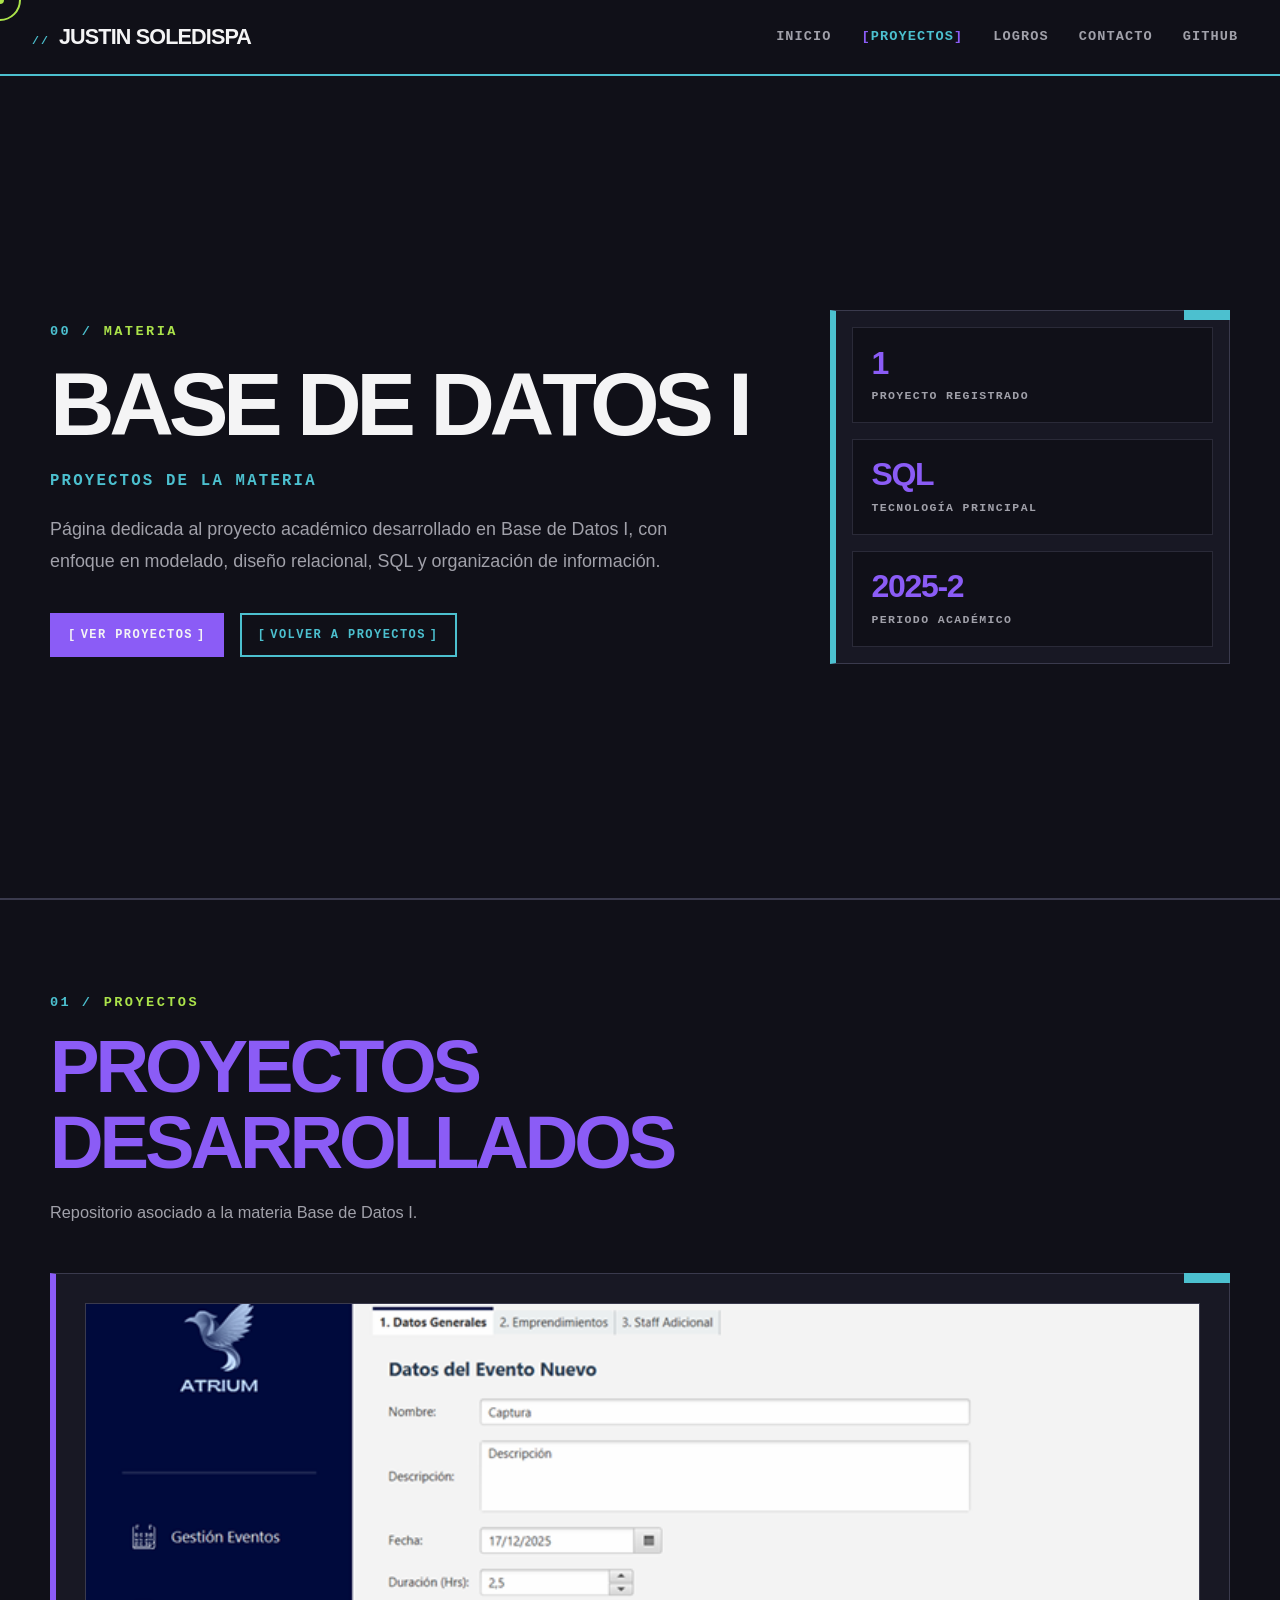
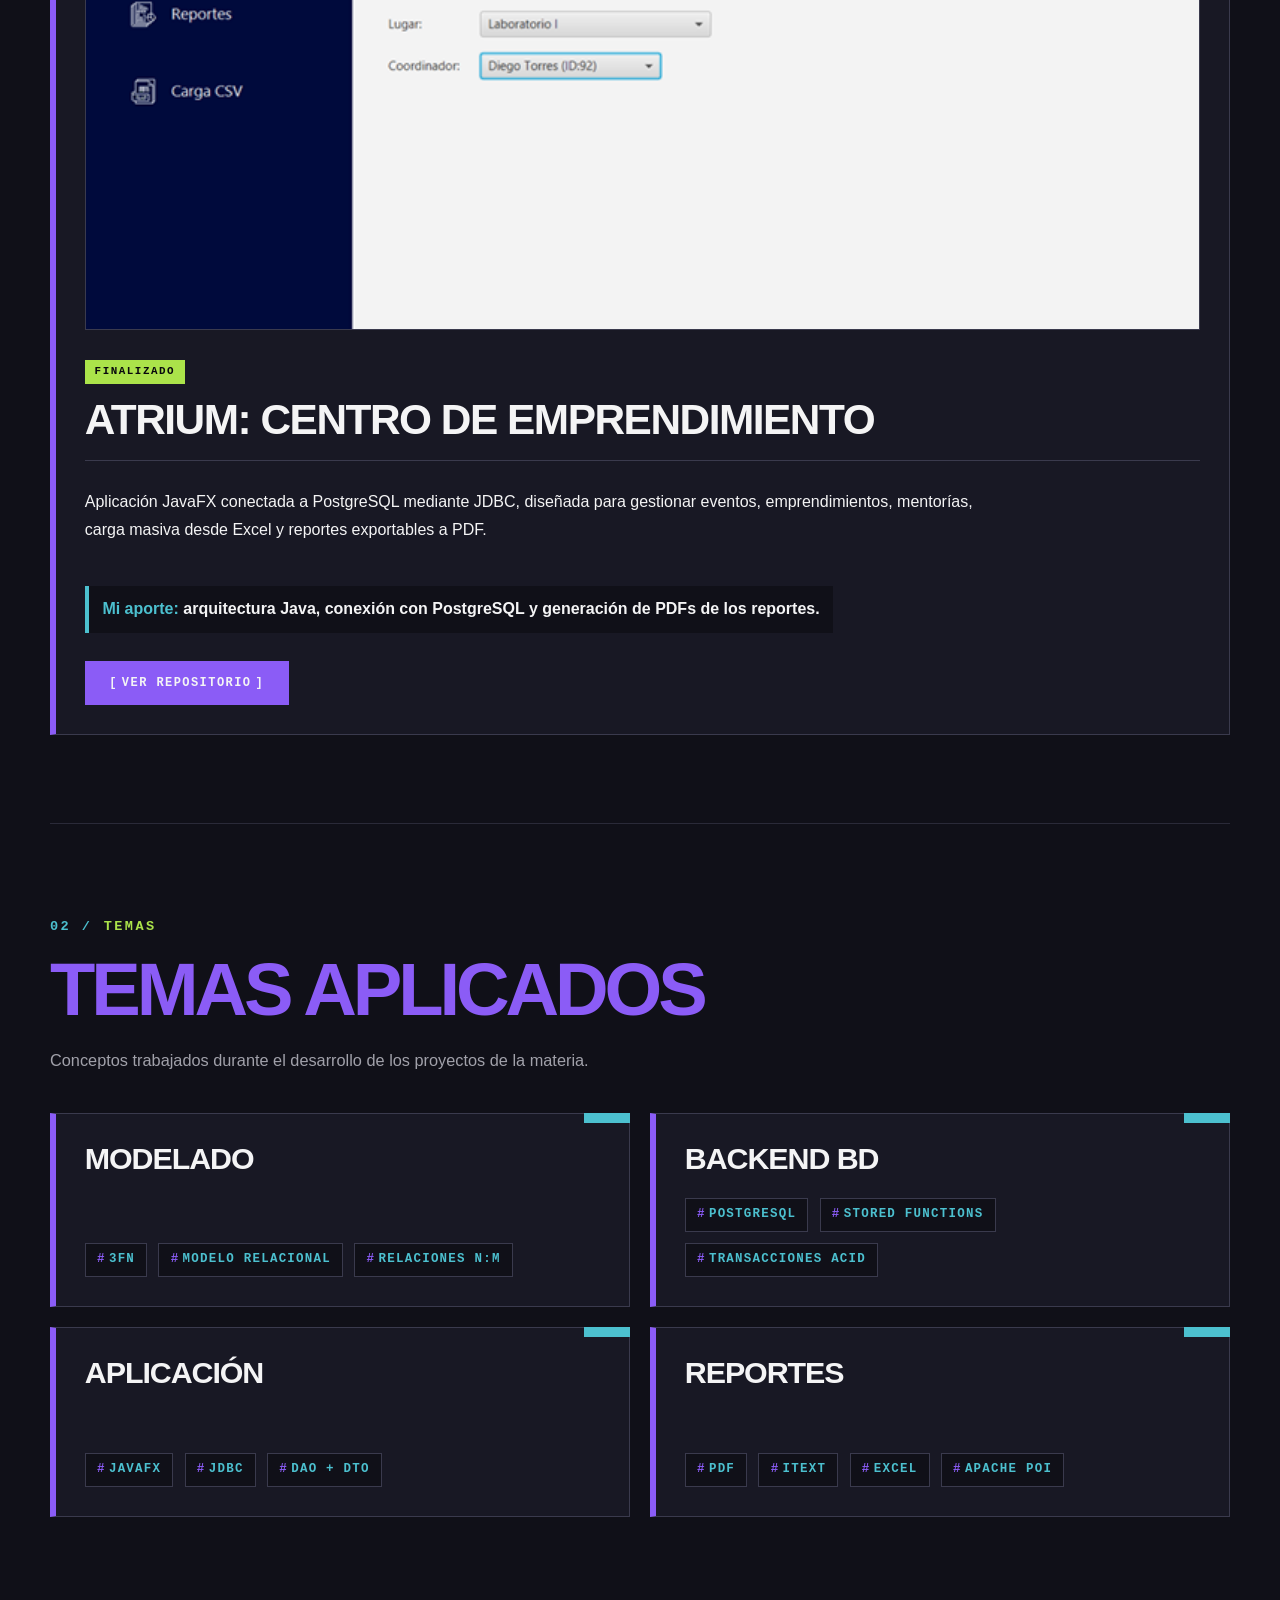
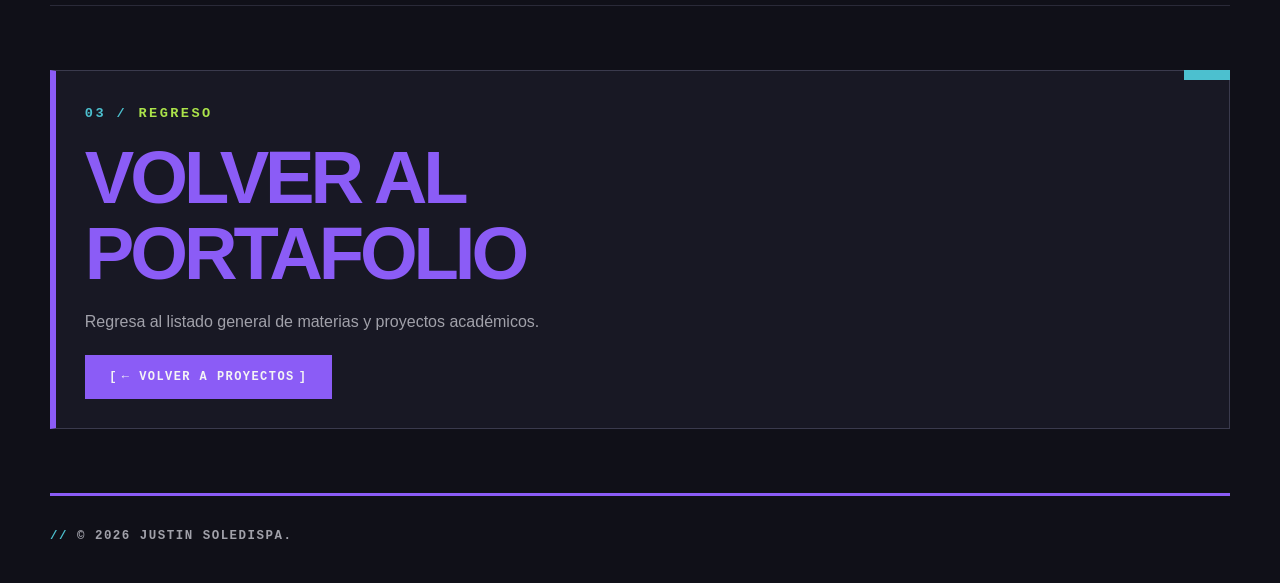
==== 2025-2-base-de-datos-i/index.html @ 66a8beec "Commit de Version de Entrega de Portafolio" ====
<!DOCTYPE html>
<html lang="es">
<head>
  <meta charset="UTF-8">
  <meta name="viewport" content="width=device-width, initial-scale=1.0">
  <meta name="description" content="Proyectos académicos de Base de Datos I de Justin Soledispa.">
  <title>Base de Datos I | Justin Soledispa</title>

  <link rel="stylesheet" href="../style.css">
  <link rel="stylesheet" href="./base-datos-i.css">
  <link rel="icon" type="image/png" href="/favicon.png">
</head>
<body>
  <nav class="navbar" aria-label="Navegación principal">
    <a class="navbar-logo" href="../index.html">Justin Soledispa</a>

    <div class="navbar-links">
      <a href="../index.html">Inicio</a>
      <a class="activo" href="../proyectos.html">Proyectos</a>
      <a href="../logros.html">Logros</a>
      <a href="../index.html#contacto">Contacto</a>
      <a href="https://github.com/justinsoledispa" target="_blank" rel="noopener noreferrer">GitHub</a>
    </div>
  </nav>

  <header id="inicio" class="hero hero-materia">
    <div class="hero-layout">
      <div class="hero-contenido">
        <span class="hero-etiqueta" data-num="00">MATERIA</span>

        <h1>Base de Datos I</h1>

        <p class="hero-subtitulo">Proyectos de la materia</p>

        <p class="hero-descripcion">
          Página dedicada al proyecto académico desarrollado en Base de Datos I, con enfoque en modelado, diseño relacional, SQL y organización de información.
        </p>

        <div class="hero-acciones">
          <a class="boton-ver-proyectos" href="#proyectos">Ver proyectos</a>
          <a class="boton-secundario" href="../proyectos.html">Volver a proyectos</a>
        </div>
      </div>

      <aside class="panel-info panel-resumen" aria-label="Resumen de Base de Datos I">
        <div class="resumen-item">
          <span class="resumen-numero">1</span>
          <span class="resumen-texto">proyecto registrado</span>
        </div>

        <div class="resumen-item">
          <span class="resumen-numero">SQL</span>
          <span class="resumen-texto">tecnología principal</span>
        </div>

        <div class="resumen-item">
          <span class="resumen-numero">2025-2</span>
          <span class="resumen-texto">periodo académico</span>
        </div>
      </aside>
    </div>
  </header>

  <main>
    <section id="proyectos" class="seccion-proyectos seccion-amplia" aria-labelledby="titulo-proyectos">
      <div class="encabezado-seccion">
        <span class="etiqueta-seccion" data-num="01">PROYECTOS</span>
        <h2 id="titulo-proyectos">Proyectos desarrollados</h2>
        <p>
          Repositorio asociado a la materia Base de Datos I.
        </p>
      </div>

      <div class="grid-materias grid-proyectos">
        <article class="tarjeta-materia tarjeta-proyecto">
          <img class="thumbnail-proyecto" src="../img/proyectos/atrium/thumbnail.png" alt="Vista previa de ATRIUM">
          <div class="materia-header">
            <span class="badge badge-finalizado">Finalizado</span>
            <h3>ATRIUM: Centro de Emprendimiento</h3>
          </div>

          <p>
            Aplicación JavaFX conectada a PostgreSQL mediante JDBC, diseñada para gestionar eventos, emprendimientos, mentorías, carga masiva desde Excel y reportes exportables a PDF.
          </p>

          <div class="aporte-proyecto">
            <strong>Mi aporte:</strong> arquitectura Java, conexión con PostgreSQL y generación de PDFs de los reportes.
          </div>

          <a 
            class="boton-ver-proyectos" 
            href="https://github.com/juandifrost17/proyecto_bd1_atrium" 
            target="_blank" 
            rel="noopener noreferrer">
            Ver repositorio
          </a>
        </article>
      </div>
    </section>

    <section id="temas" class="seccion-info seccion-amplia" aria-labelledby="titulo-temas">
      <div class="encabezado-seccion">
        <span class="etiqueta-seccion" data-num="02">TEMAS</span>
        <h2 id="titulo-temas">Temas aplicados</h2>
        <p>
          Conceptos trabajados durante el desarrollo de los proyectos de la materia.
        </p>
      </div>

      <div class="grid-tecnologias">
        <article class="panel-info tarjeta-tecnologia">
          <h3>Modelado</h3>
          <ul class="lista-tecnologias">
            <li>3FN</li>
            <li>Modelo relacional</li>
            <li>Relaciones N:M</li>
          </ul>
        </article>

        <article class="panel-info tarjeta-tecnologia">
  <h3>Backend BD</h3>
  <ul class="lista-tecnologias">
    <li>PostgreSQL</li>
    <li>Stored functions</li>
    <li>Transacciones ACID</li>
  </ul>
</article>

        <article class="panel-info tarjeta-tecnologia">
  <h3>Aplicación</h3>
  <ul class="lista-tecnologias">
    <li>JavaFX</li>
    <li>JDBC</li>
    <li>DAO + DTO</li>
  </ul>
</article>

<article class="panel-info tarjeta-tecnologia">
  <h3>Reportes</h3>
  <ul class="lista-tecnologias">
    <li>PDF</li>
    <li>iText</li>
    <li>Excel</li>
    <li>Apache POI</li>
  </ul>
</article>

      </div>
    </section>

    <section class="seccion-info seccion-volver" aria-label="Volver al portafolio">
      <div class="panel-info panel-contacto">
        <span class="etiqueta-seccion" data-num="03">REGRESO</span>
        <h2>Volver al portafolio</h2>
        <p>
          Regresa al listado general de materias y proyectos académicos.
        </p>

        <a class="boton-contacto" href="../proyectos.html">← Volver a proyectos</a>
      </div>
    </section>
  </main>

  <footer>
    <p>© 2026 Justin Soledispa.</p>
  </footer>

  <script src="../script.js"></script>
</body>
</html>
---- style.css ----
@import url("./css/00-variables-base.css");
@import url("./css/01-navbar.css");
@import url("./css/02-hero.css");
@import url("./css/03-layout-general.css");
@import url("./css/04-paneles.css");
@import url("./css/05-botones.css");
@import url("./css/06-materias-proyectos.css");
@import url("./css/07-tecnologias.css");
@import url("./css/08-certificaciones.css");
@import url("./css/09-hackatones.css");
@import url("./css/10-contacto.css");
@import url("./css/11-footer.css");
@import url("./css/12-animaciones-js.css");
@import url("./css/13-accesibilidad.css");
@import url("./css/14-responsive-tablet.css");
@import url("./css/15-responsive-mobile.css");
@import url("./css/16-ajustes-index.css");
@import url("./css/17-cursor.css");
---- 2025-2-base-de-datos-i/base-datos-i.css ----
/* =========================================================
   1. HERO DE MATERIA
   ========================================================= */

.hero-materia .hero-layout {
  grid-template-columns: minmax(0, 720px) minmax(300px, 400px);
}

.hero-materia .hero-contenido,
.hero-materia h1 {
  max-width: 760px;
}

.hero-materia .panel-resumen .resumen-numero {
  font-size: clamp(1.5rem, 3vw, 2rem);
}

.hero-materia .panel-resumen .resumen-texto {
  font-size: 0.72rem;
}

.hero-etiqueta,
.etiqueta-seccion {
  color: var(--lime);
}

.hero-etiqueta[data-num]::before,
.etiqueta-seccion[data-num]::before {
  content: attr(data-num) " / ";
  color: var(--cyan);
  margin-right: 0.7rem;
}

/* =========================================================
   2. SECCIÓN DE PROYECTOS
   ========================================================= */

.grid-proyectos {
  grid-template-columns: minmax(0, 1fr);
}

.tarjeta-proyecto {
  min-height: auto;
  align-items: flex-start;
  gap: 0.5rem;
  padding: 1.8rem;
}

.tarjeta-proyecto .materia-header {
  width: 100%;
  margin-bottom: 1.2rem;
}

.tarjeta-proyecto h3 {
  font-size: clamp(1.7rem, 4vw, 2.65rem);
  line-height: 1.05;
}

.tarjeta-proyecto p {
  max-width: 920px;
  margin-bottom: 1.1rem;
  color: var(--text);
  font-size: 1rem;
  line-height: 1.75;
}

.tarjeta-proyecto .boton-ver-proyectos {
  width: fit-content;
  max-width: max-content;
  align-self: flex-start;
  padding-inline: 1.4rem;
}

/* =========================================================
   3. SECCIÓN DE TEMAS APLICADOS
   ========================================================= */

#temas .grid-tecnologias {
  grid-template-columns: repeat(2, minmax(280px, 1fr));
}

#temas .tarjeta-tecnologia {
  min-height: 190px;
}

#temas .tarjeta-tecnologia h3 {
  font-size: clamp(1.35rem, 2.6vw, 1.9rem);
}

#temas .lista-tecnologias li {
  font-size: 0.78rem;
}

/* =========================================================
   4. SECCIÓN DE REGRESO
   ========================================================= */

.seccion-volver {
  padding: 4rem 0;
}

.seccion-volver .panel-contacto {
  width: 100%;
  padding: 1.8rem;
}

.seccion-volver h2 {
  max-width: 820px;
}

.seccion-volver .boton-contacto {
  width: fit-content;
  max-width: max-content;
  padding-inline: 1.4rem;
}

/* =========================================================
   5. RESPONSIVE
   ========================================================= */

@media (max-width: 1000px) {
  .hero-materia .hero-layout,
  #temas .grid-tecnologias {
    grid-template-columns: 1fr;
  }
}

@media (max-width: 760px) {
  .tarjeta-proyecto .boton-ver-proyectos,
  .seccion-volver .boton-contacto {
    width: 100%;
    max-width: none;
  }
}
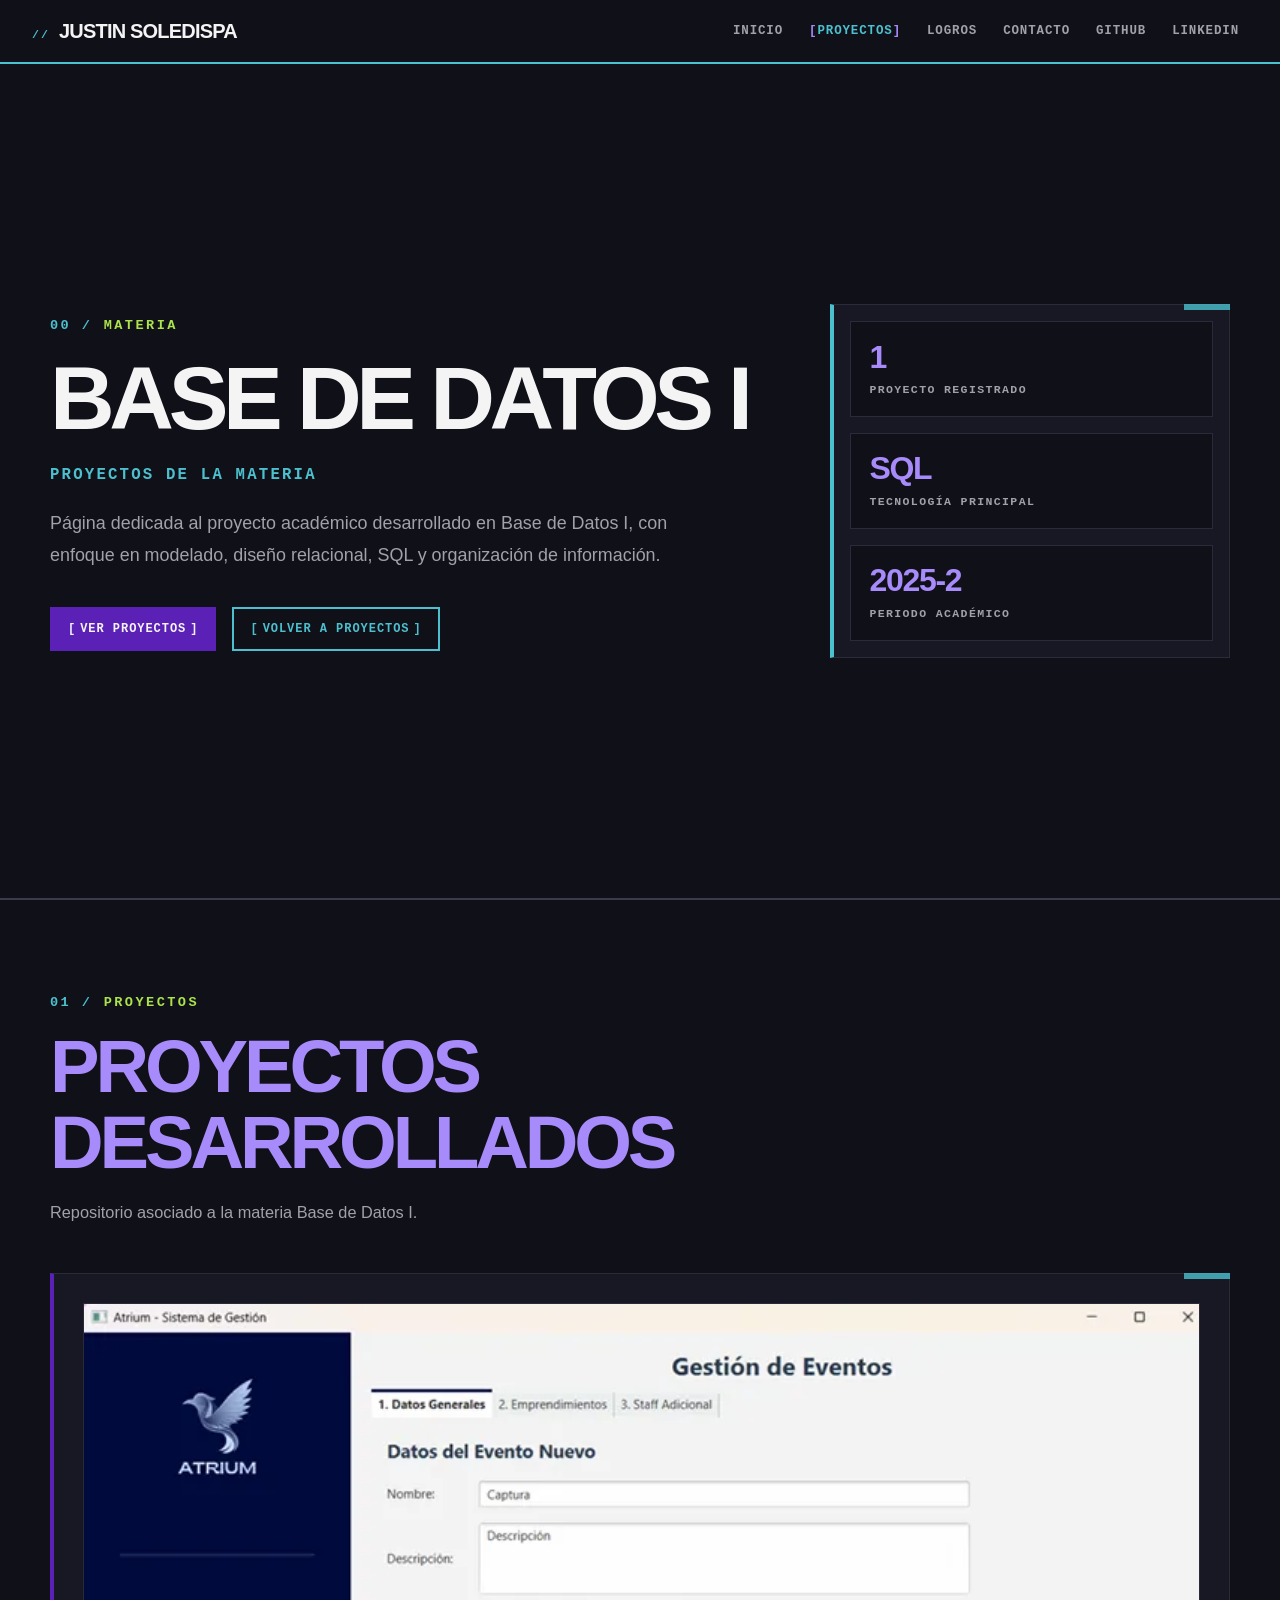
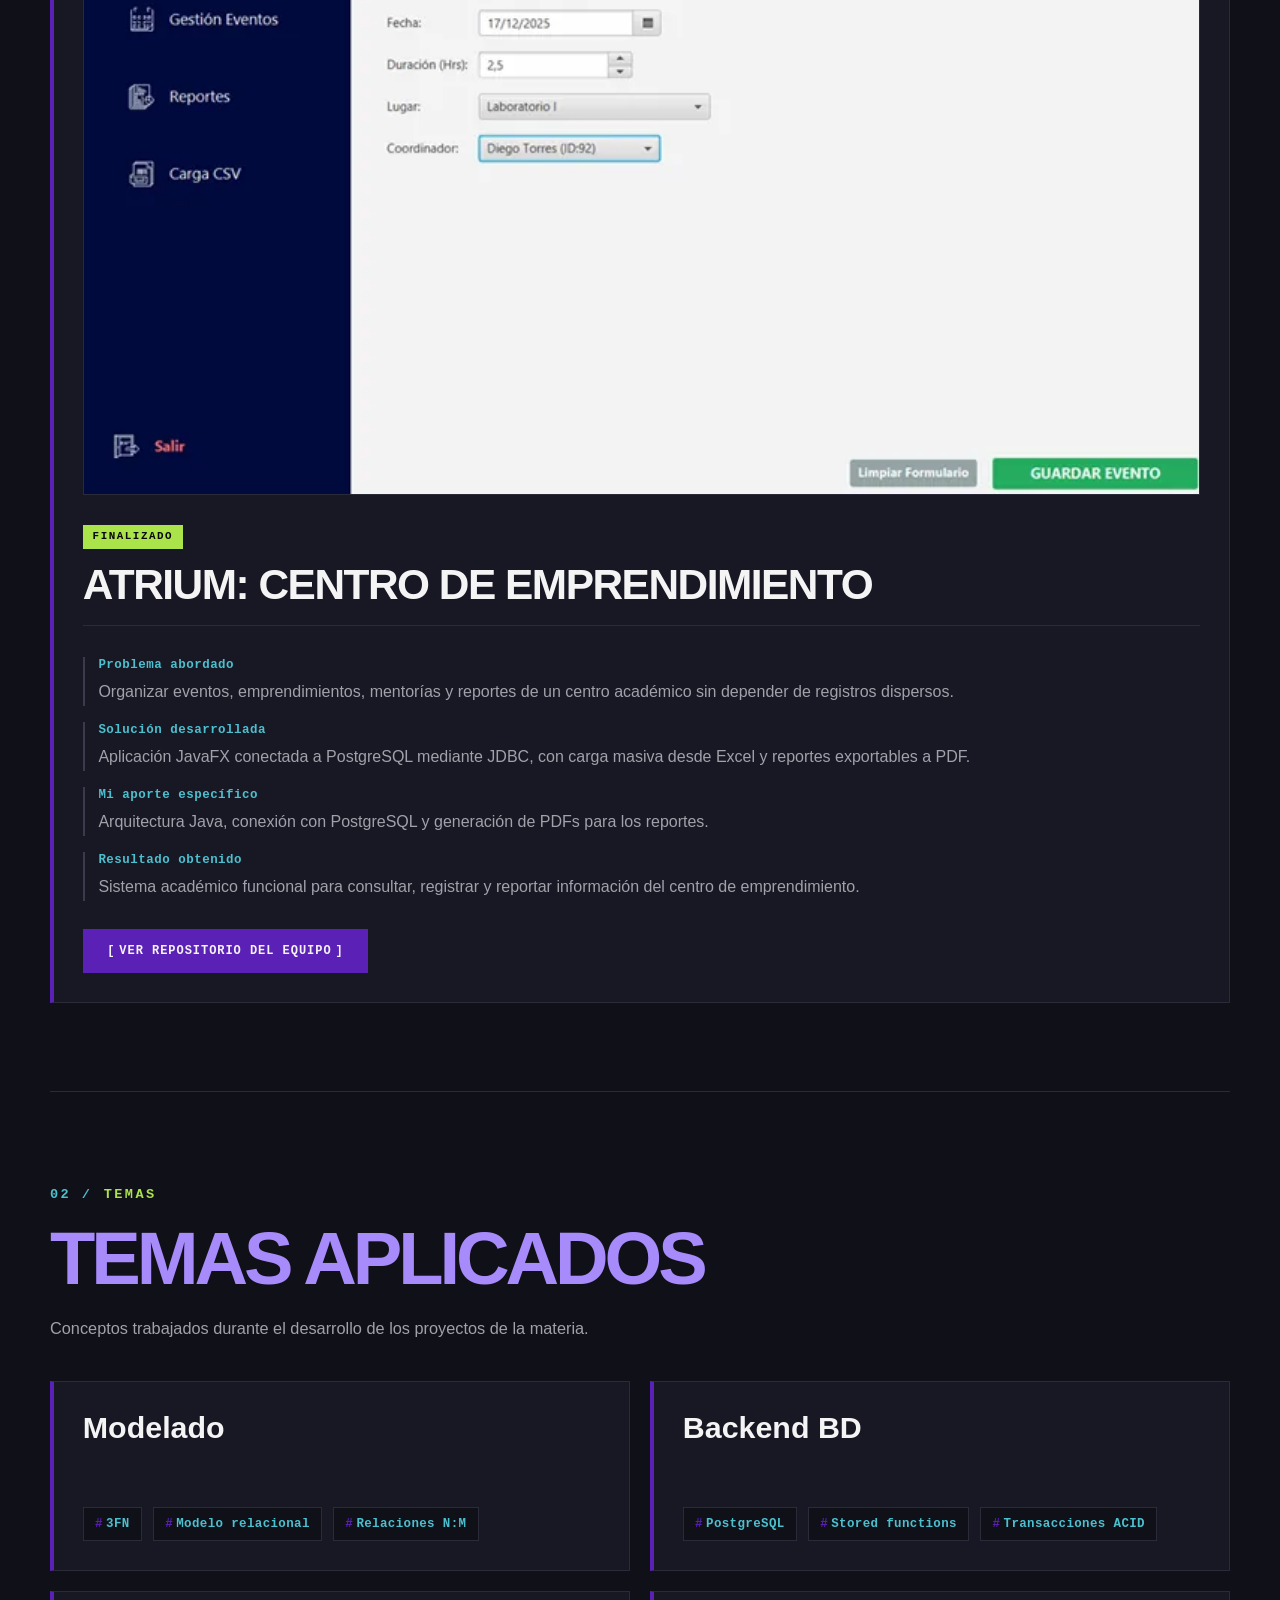
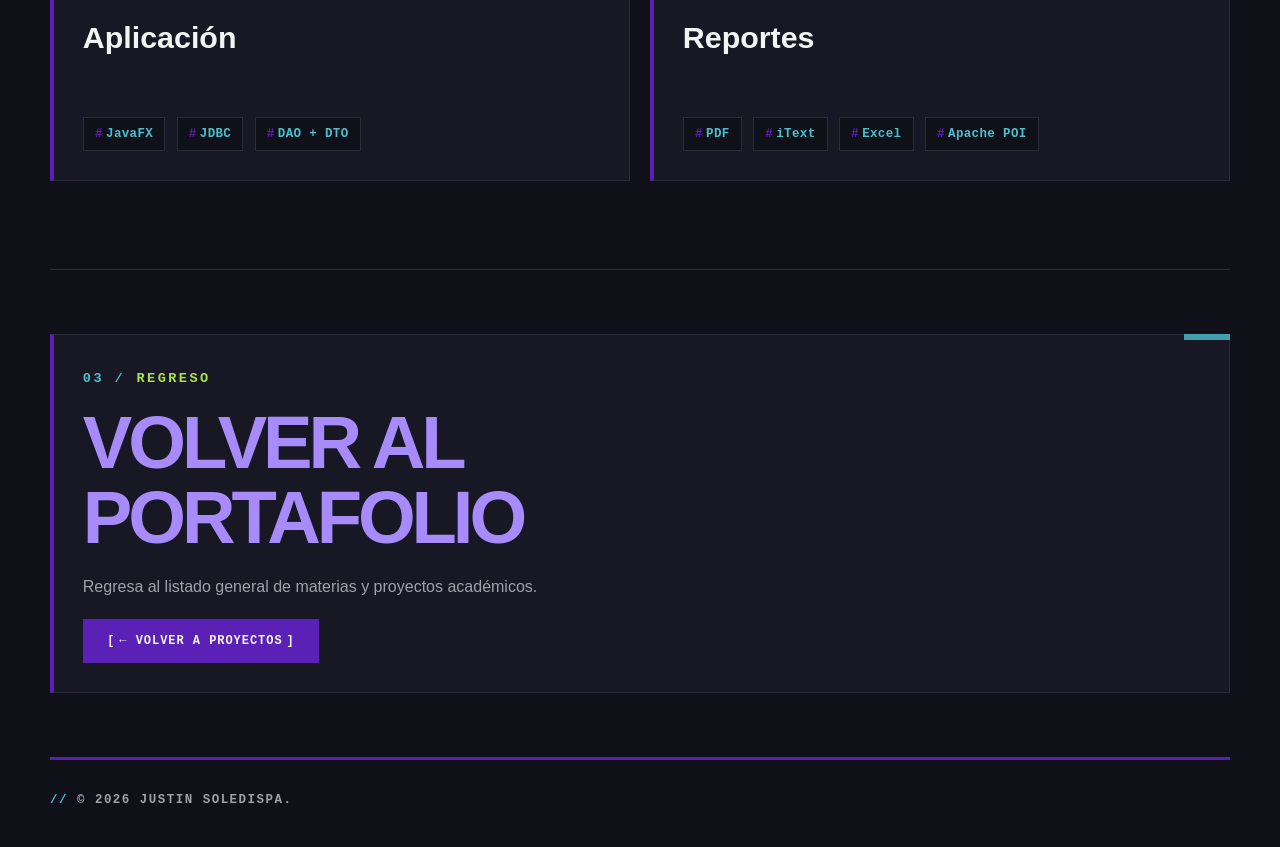
==== commit ba918b0b: "feat: Reducir ruido visual, carga con .webp, y correcciones funcionales" ====
--- a/2025-2-base-de-datos-i/index.html
+++ b/2025-2-base-de-datos-i/index.html
@@ -14,12 +14,16 @@
   <nav class="navbar" aria-label="Navegación principal">
     <a class="navbar-logo" href="../index.html">Justin Soledispa</a>
 
-    <div class="navbar-links">
+    <button class="navbar-toggle" type="button" aria-controls="navbar-menu" aria-expanded="false" aria-label="Abrir menú de navegación">
+      <span class="navbar-toggle-icon" aria-hidden="true"></span>
+    </button>
+    <div class="navbar-links" id="navbar-menu">
       <a href="../index.html">Inicio</a>
-      <a class="activo" href="../proyectos.html">Proyectos</a>
+      <a class="activo" href="../proyectos.html" aria-current="page">Proyectos</a>
       <a href="../logros.html">Logros</a>
       <a href="../index.html#contacto">Contacto</a>
       <a href="https://github.com/justinsoledispa" target="_blank" rel="noopener noreferrer">GitHub</a>
+      <a href="https://www.linkedin.com/in/justinsoledispa/" target="_blank" rel="noopener noreferrer">LinkedIn</a>
     </div>
   </nav>
 
@@ -73,18 +77,29 @@
 
       <div class="grid-materias grid-proyectos">
         <article class="tarjeta-materia tarjeta-proyecto">
-          <img class="thumbnail-proyecto" src="../img/proyectos/atrium/thumbnail.png" alt="Vista previa de ATRIUM">
+          <img class="thumbnail-proyecto" src="../img/proyectos/atrium/thumbnail.webp" alt="Vista previa de ATRIUM" width="745" height="528" loading="lazy">
           <div class="materia-header">
             <span class="badge badge-finalizado">Finalizado</span>
             <h3>ATRIUM: Centro de Emprendimiento</h3>
           </div>
 
-          <p>
-            Aplicación JavaFX conectada a PostgreSQL mediante JDBC, diseñada para gestionar eventos, emprendimientos, mentorías, carga masiva desde Excel y reportes exportables a PDF.
-          </p>
-
-          <div class="aporte-proyecto">
-            <strong>Mi aporte:</strong> arquitectura Java, conexión con PostgreSQL y generación de PDFs de los reportes.
+          <div class="proyecto-detalle">
+            <div>
+              <h4>Problema abordado</h4>
+              <p>Organizar eventos, emprendimientos, mentorías y reportes de un centro académico sin depender de registros dispersos.</p>
+            </div>
+            <div>
+              <h4>Solución desarrollada</h4>
+              <p>Aplicación JavaFX conectada a PostgreSQL mediante JDBC, con carga masiva desde Excel y reportes exportables a PDF.</p>
+            </div>
+            <div>
+              <h4>Mi aporte específico</h4>
+              <p>Arquitectura Java, conexión con PostgreSQL y generación de PDFs para los reportes.</p>
+            </div>
+            <div>
+              <h4>Resultado obtenido</h4>
+              <p>Sistema académico funcional para consultar, registrar y reportar información del centro de emprendimiento.</p>
+            </div>
           </div>
 
           <a 
@@ -92,7 +107,7 @@
             href="https://github.com/juandifrost17/proyecto_bd1_atrium" 
             target="_blank" 
             rel="noopener noreferrer">
-            Ver repositorio
+            Ver repositorio del equipo
           </a>
         </article>
       </div>
--- a/2025-2-base-de-datos-i/base-datos-i.css
+++ b/2025-2-base-de-datos-i/base-datos-i.css
@@ -1,4 +1,4 @@
-
+﻿
 /* =========================================================
    1. HERO DE MATERIA
    ========================================================= */
@@ -37,7 +37,7 @@
    ========================================================= */
 
 .grid-proyectos {
-  grid-template-columns: minmax(0, 1fr);
+  grid-template-columns: repeat(auto-fit, minmax(min(100%, 460px), 1fr));
 }
 
 .tarjeta-proyecto {
@@ -133,3 +133,7 @@
     max-width: none;
   }
 }
+.tarjeta-proyecto .proyecto-detalle p {
+  margin: 0;
+  color: var(--muted);
+}
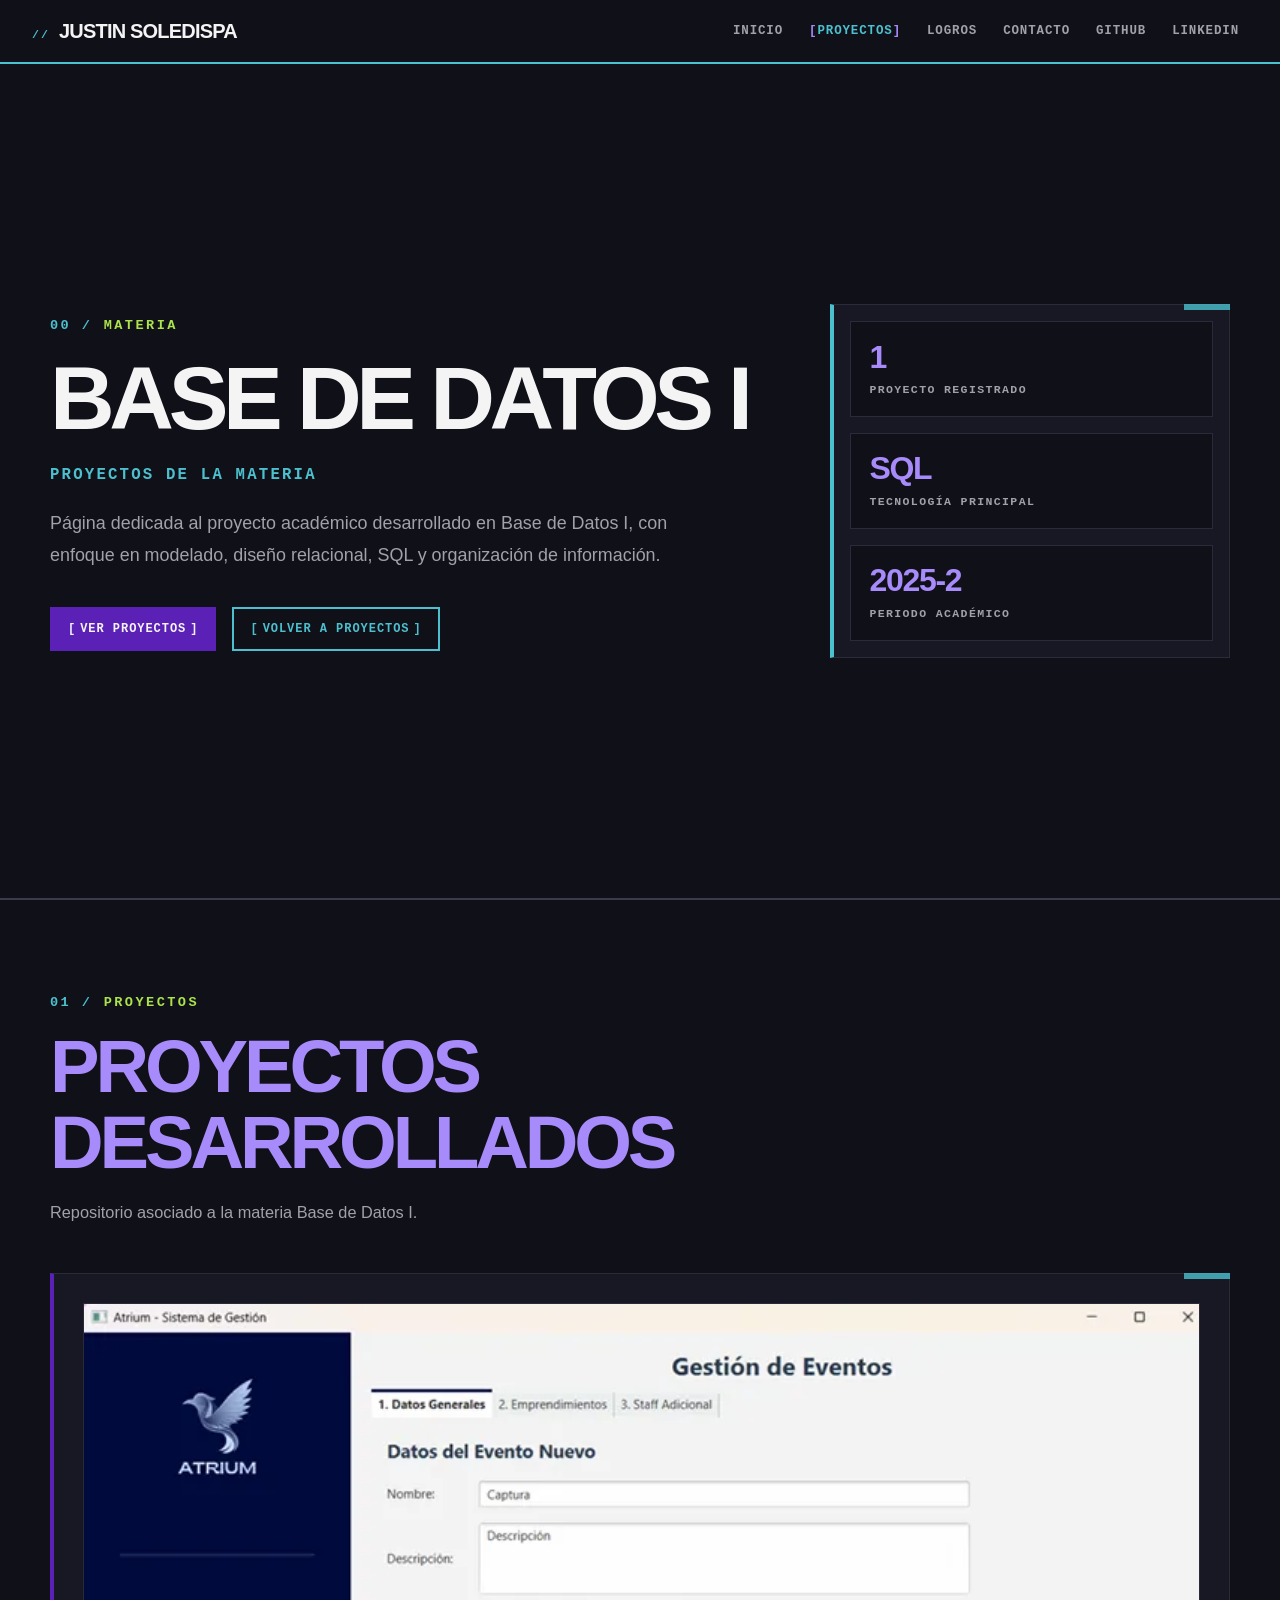
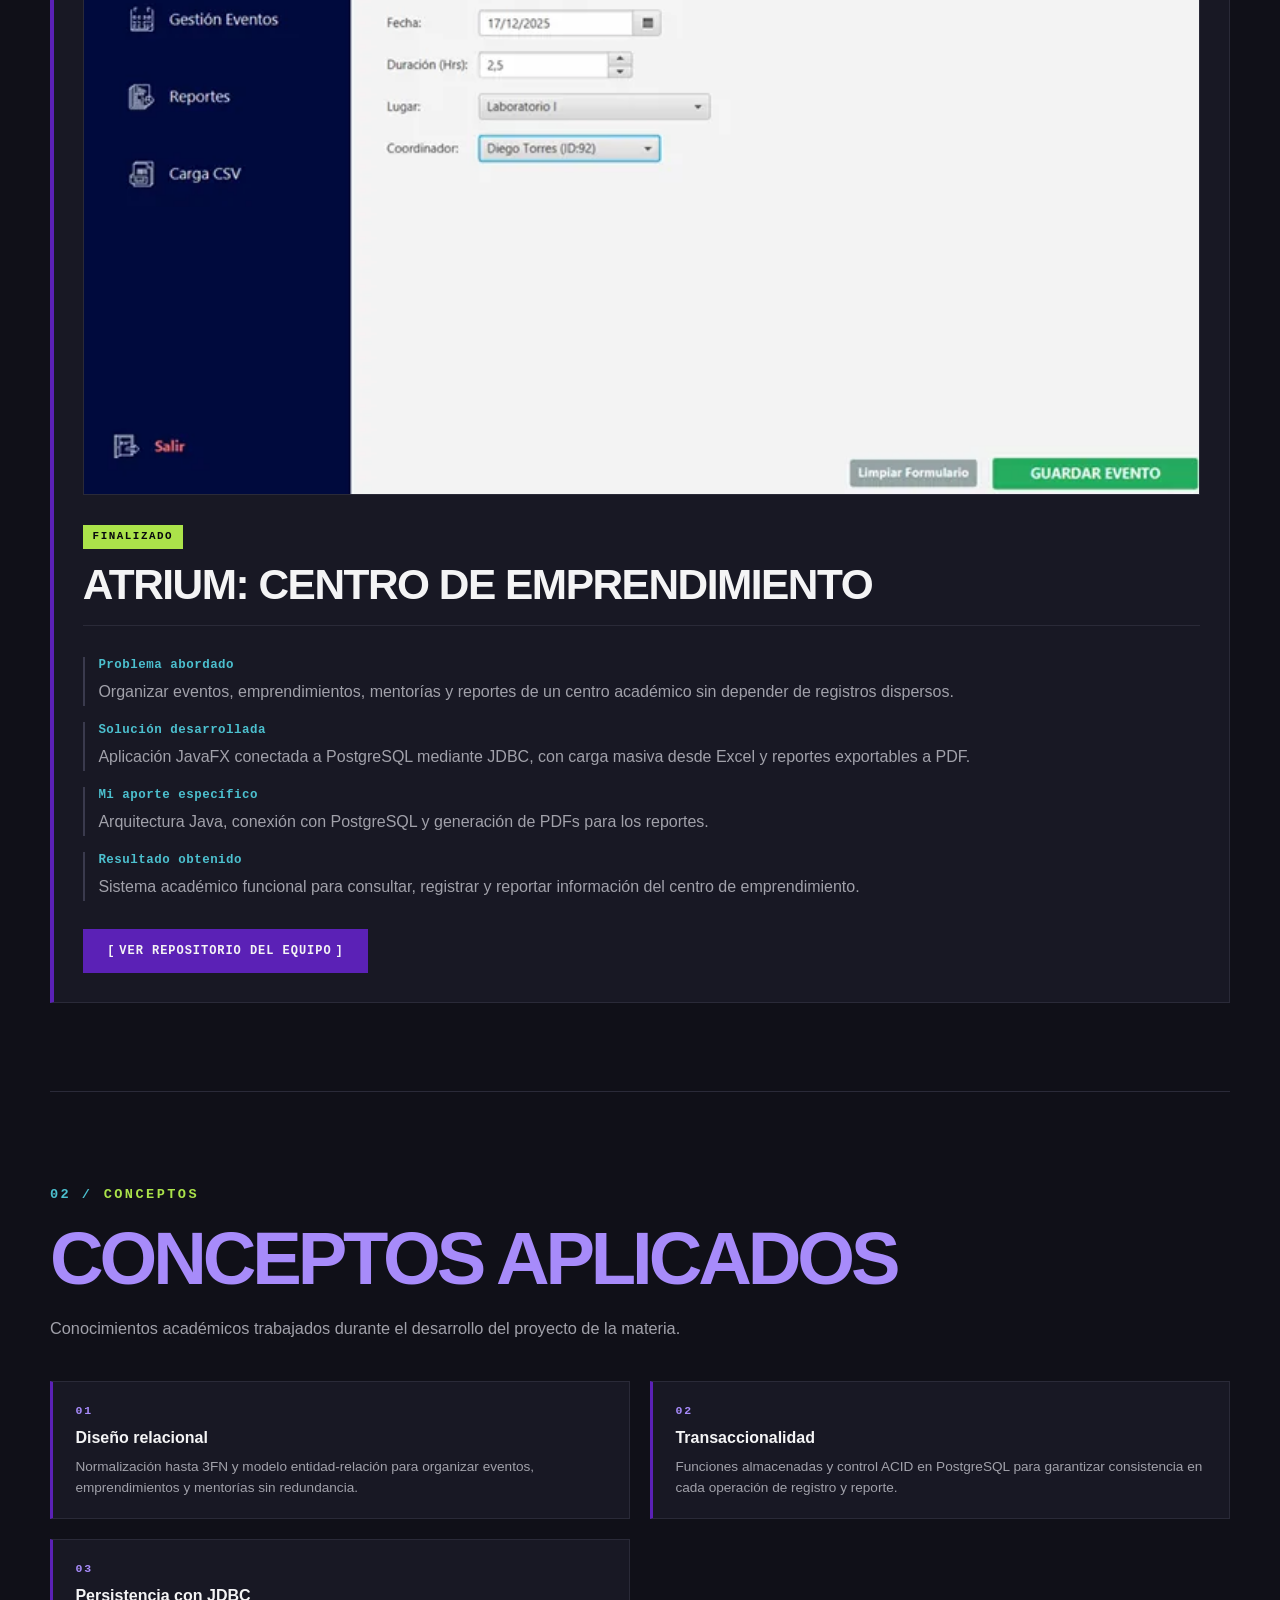
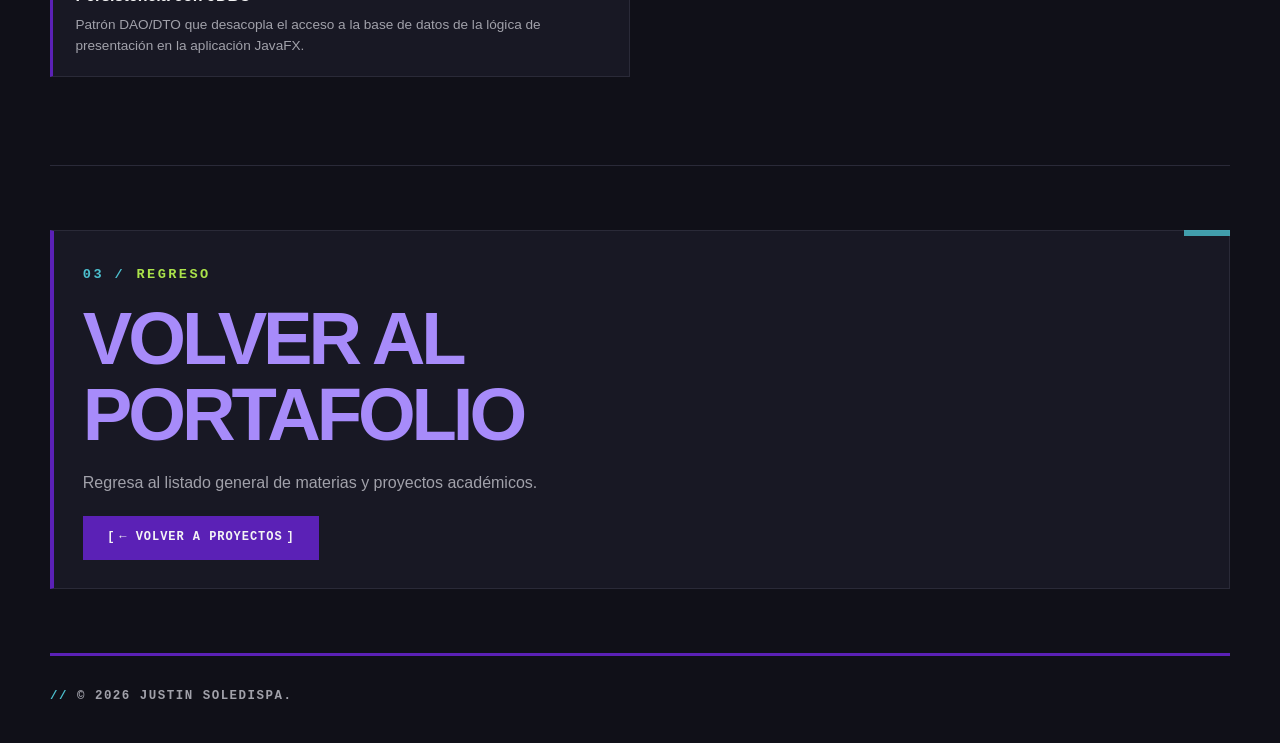
==== commit e6f346ec: "feat: añadir AbyssDiver,  MeshTask y Simulación" ====
--- a/2025-2-base-de-datos-i/index.html
+++ b/2025-2-base-de-datos-i/index.html
@@ -102,10 +102,10 @@
             </div>
           </div>
 
-          <a 
-            class="boton-ver-proyectos" 
-            href="https://github.com/juandifrost17/proyecto_bd1_atrium" 
-            target="_blank" 
+          <a
+            class="boton-ver-proyectos"
+            href="https://github.com/juandifrost17/proyecto_bd1_atrium"
+            target="_blank"
             rel="noopener noreferrer">
             Ver repositorio del equipo
           </a>
@@ -115,51 +115,31 @@
 
     <section id="temas" class="seccion-info seccion-amplia" aria-labelledby="titulo-temas">
       <div class="encabezado-seccion">
-        <span class="etiqueta-seccion" data-num="02">TEMAS</span>
-        <h2 id="titulo-temas">Temas aplicados</h2>
+        <span class="etiqueta-seccion" data-num="02">CONCEPTOS</span>
+        <h2 id="titulo-temas">Conceptos aplicados</h2>
         <p>
-          Conceptos trabajados durante el desarrollo de los proyectos de la materia.
+          Conocimientos académicos trabajados durante el desarrollo del proyecto de la materia.
         </p>
       </div>
 
-      <div class="grid-tecnologias">
-        <article class="panel-info tarjeta-tecnologia">
-          <h3>Modelado</h3>
-          <ul class="lista-tecnologias">
-            <li>3FN</li>
-            <li>Modelo relacional</li>
-            <li>Relaciones N:M</li>
-          </ul>
+      <div class="grid-conceptos">
+        <article class="concepto-card">
+          <span class="concepto-numero">01</span>
+          <strong class="concepto-nombre">Diseño relacional</strong>
+          <p class="concepto-desc">Normalización hasta 3FN y modelo entidad-relación para organizar eventos, emprendimientos y mentorías sin redundancia.</p>
         </article>
 
-        <article class="panel-info tarjeta-tecnologia">
-  <h3>Backend BD</h3>
-  <ul class="lista-tecnologias">
-    <li>PostgreSQL</li>
-    <li>Stored functions</li>
-    <li>Transacciones ACID</li>
-  </ul>
-</article>
+        <article class="concepto-card">
+          <span class="concepto-numero">02</span>
+          <strong class="concepto-nombre">Transaccionalidad</strong>
+          <p class="concepto-desc">Funciones almacenadas y control ACID en PostgreSQL para garantizar consistencia en cada operación de registro y reporte.</p>
+        </article>
 
-        <article class="panel-info tarjeta-tecnologia">
-  <h3>Aplicación</h3>
-  <ul class="lista-tecnologias">
-    <li>JavaFX</li>
-    <li>JDBC</li>
-    <li>DAO + DTO</li>
-  </ul>
-</article>
-
-<article class="panel-info tarjeta-tecnologia">
-  <h3>Reportes</h3>
-  <ul class="lista-tecnologias">
-    <li>PDF</li>
-    <li>iText</li>
-    <li>Excel</li>
-    <li>Apache POI</li>
-  </ul>
-</article>
-
+        <article class="concepto-card">
+          <span class="concepto-numero">03</span>
+          <strong class="concepto-nombre">Persistencia con JDBC</strong>
+          <p class="concepto-desc">Patrón DAO/DTO que desacopla el acceso a la base de datos de la lógica de presentación en la aplicación JavaFX.</p>
+        </article>
       </div>
     </section>
 
